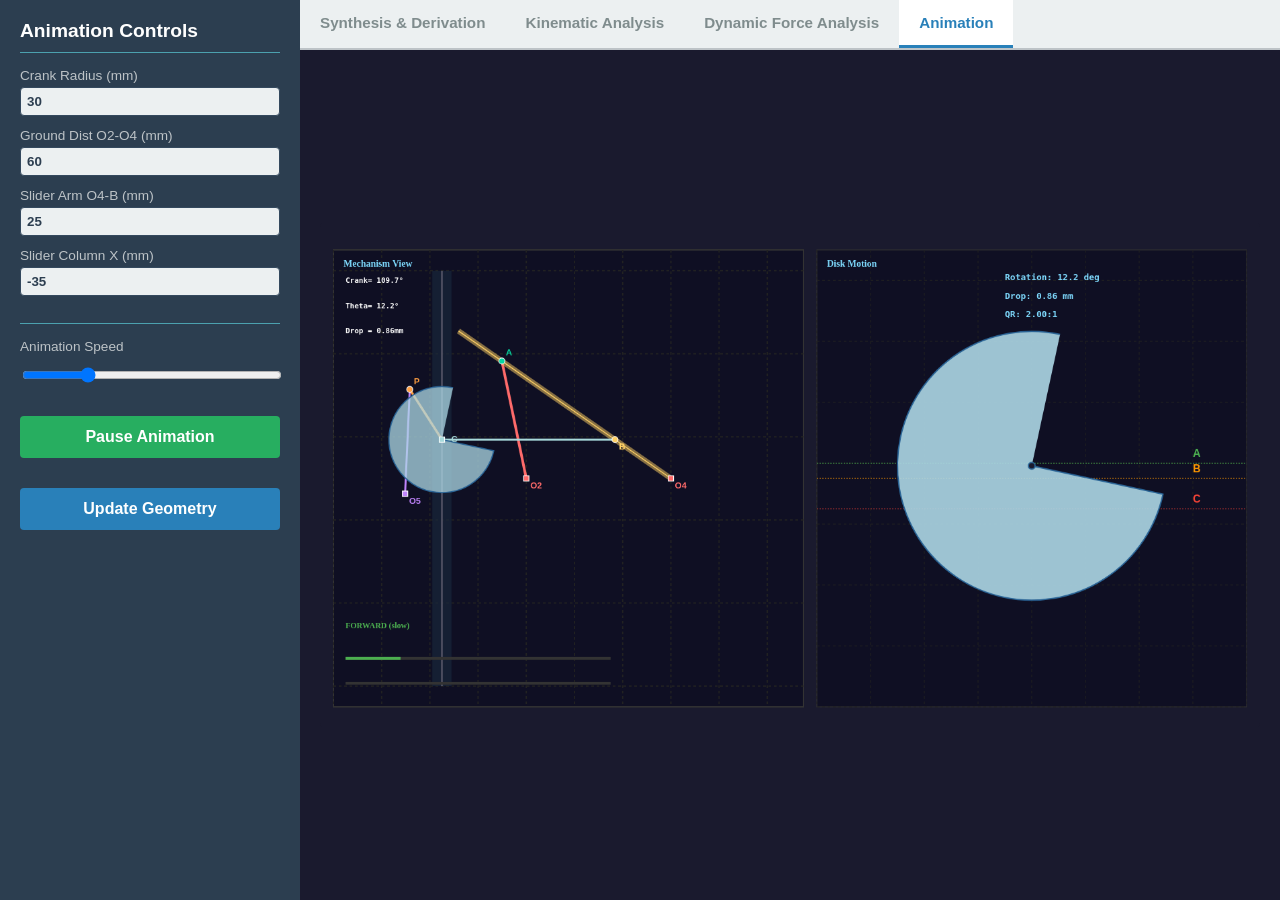
==== a.html @ 36ef3e3f "Add files via upload" ====
<!DOCTYPE html>
<html lang="en">
<head>
    <meta charset="UTF-8">
    <meta name="viewport" content="width=device-width, initial-scale=1.0">
    <title>6-Bar Mechanism | Animation</title>
    <style>
        body { margin: 0; padding: 0; font-family: 'Segoe UI', Tahoma, Geneva, Verdana, sans-serif; display: flex; height: 100vh; background-color: #f8f9fa; color: #333; }
        
        .sidebar { width: 17%; min-width: 260px; background-color: #2c3e50; color: white; padding: 20px; display: flex; flex-direction: column; box-shadow: 2px 0 5px rgba(0,0,0,0.1); overflow-y: auto; }
        .sidebar h2 { font-size: 1.2rem; margin-top: 0; margin-bottom: 15px; border-bottom: 1px solid #4ca1af; padding-bottom: 10px; }
        .control-group { margin-bottom: 12px; }
        .control-group label { display: block; font-size: 0.85rem; margin-bottom: 4px; color: #bdc3c7; }
        .control-group input { width: 100%; padding: 6px; border: 1px solid #34495e; border-radius: 4px; background-color: #ecf0f1; color: #2c3e50; box-sizing: border-box; font-weight:bold;}
        
        #update-btn, #play-btn { background-color: #2980b9; color: white; border: none; padding: 12px; font-size: 1rem; font-weight: bold; border-radius: 4px; cursor: pointer; margin-top: 10px; transition: 0.3s; width: 100%;}
        #update-btn:hover, #play-btn:hover { background-color: #3498db; }
        #play-btn { background-color: #27ae60; margin-bottom: 20px;}
        #play-btn.paused { background-color: #e67e22; }

        .main-content { flex: 1; display: flex; flex-direction: column; background-color: white; overflow: hidden; }
        .tabs { display: flex; background-color: #ecf0f1; border-bottom: 2px solid #bdc3c7; }
        .tab-button { background-color: inherit; border: none; outline: none; cursor: pointer; padding: 14px 20px; font-size: 0.95rem; font-weight: bold; color: #7f8c8d; transition: 0.3s; text-decoration: none;}
        .tab-button:hover { background-color: #dfe6e9; color: #2c3e50; }
        .tab-button.active { background-color: white; color: #2980b9; border-bottom: 3px solid #2980b9; }

        .tab-content { padding: 20px; flex: 1; overflow: hidden; flex-direction: column; background-color: #1a1a2e; display: flex;} 
        .canvas-container { flex: 1; display: flex; justify-content: center; align-items: center; background: #1a1a2e;}
        canvas { max-width: 100%; max-height: 100%; object-fit: contain; background: #1a1a2e; border-radius: 4px;}
    </style>
</head>
<body>

    <aside class="sidebar">
        <h2>Animation Controls</h2>
        <div class="control-group"><label>Crank Radius (mm)</label><input type="number" id="crank" value="30"></div>
        <div class="control-group"><label>Ground Dist O2-O4 (mm)</label><input type="number" id="dfix" value="60"></div>
        <div class="control-group"><label>Slider Arm O4-B (mm)</label><input type="number" id="larm" value="25"></div>
        <div class="control-group"><label>Slider Column X (mm)</label><input type="number" id="xd" value="-35"></div>
        
        <div class="control-group" style="margin-top: 15px; border-top: 1px solid #4ca1af; padding-top: 15px;">
            <label>Animation Speed</label>
            <input type="range" id="speed" min="0.005" max="0.05" step="0.005" value="0.015">
        </div>

        <button id="play-btn" onclick="togglePlay()">Pause Animation</button>
        <button id="update-btn" onclick="initMechanism()">Update Geometry</button>
    </aside>

    <main class="main-content">
        <nav class="tabs">
            <a href="index.html" class="tab-button">Synthesis & Derivation</a>
            <a href="k.html" class="tab-button">Kinematic Analysis</a>
            <a href="d.html" class="tab-button">Dynamic Force Analysis</a>
            <a href="a.html" class="tab-button active">Animation</a>
        </nav>

        <div class="tab-content">
            <div class="canvas-container">
                <canvas id="mechCanvas" width="1400" height="750"></canvas>
            </div>
        </div>
    </main>

    <script>
        // Exact a.py Animation Logic
        let d_fix, r_crank, L_arm, x_d;
        const L_lever = 95.0;
        const r_p = 18.0;
        const beta_body = 150.0 * Math.PI / 180.0;
        let O5 = {x: 0, y: 0};
        let L5 = 0;
        
        const a_c = (5 - 2025*(5.0/4050))/45;
        const b_c = 5.0/4050;

        let phi = 0, isPlaying = true, animationId;
        let By_max, By_min, phi_start, phi_bottom, fwd_arc, ret_arc;

        function togglePlay() {
            isPlaying = !isPlaying;
            const btn = document.getElementById('play-btn');
            btn.innerText = isPlaying ? "Pause Animation" : "Play Animation";
            isPlaying ? btn.classList.remove('paused') : btn.classList.add('paused');
        }

        function initMechanism() {
            if(animationId) cancelAnimationFrame(animationId);
            
            d_fix = parseFloat(document.getElementById('dfix').value);
            r_crank = parseFloat(document.getElementById('crank').value);
            L_arm = parseFloat(document.getElementById('larm').value);
            x_d = parseFloat(document.getElementById('xd').value);

            By_max = -99999; By_min = 99999;
            for(let p = 0; p < Math.PI * 2; p += 0.005) {
                let psi = Math.atan2(r_crank * Math.sin(p), r_crank * Math.cos(p) - d_fix);
                let By = L_arm * Math.sin(psi);
                if(By > By_max) { By_max = By; phi_start = p; }
                if(By < By_min) { By_min = By; phi_bottom = p; }
            }

            fwd_arc = (phi_bottom - phi_start);
            if (fwd_arc < 0) fwd_arc += 2 * Math.PI;
            ret_arc = 2 * Math.PI - fwd_arc;

            let P_top_x = x_d + r_p * Math.cos(beta_body);
            let P_top_y = By_max + r_p * Math.sin(beta_body);
            let P_bot_x = x_d + r_p * Math.cos(beta_body - Math.PI/2);
            let P_bot_y = By_min + r_p * Math.sin(beta_body - Math.PI/2);

            let dv_x = P_bot_x - P_top_x, dv_y = P_bot_y - P_top_y;
            let mag = Math.hypot(-dv_y, dv_x);
            
            O5.x = ((P_top_x + P_bot_x)/2.0) - 20.0 * (-dv_y/mag);
            O5.y = ((P_top_y + P_bot_y)/2.0) - 20.0 * (dv_x/mag);
            L5 = Math.hypot(O5.x - P_top_x, O5.y - P_top_y);

            phi = phi_start; 
            renderFrame();
        }

        function get_disk_angle(Cy) {
            let dx_c = x_d - O5.x, dy_c = Cy - O5.y;
            let R_c = Math.hypot(dx_c, dy_c);
            let K = (L5*L5 - dx_c*dx_c - dy_c*dy_c - r_p*r_p) / (2.0 * r_p);
            return Math.max(0, Math.min(90, (beta_body - (Math.atan2(dy_c, dx_c) + Math.acos(Math.max(-1, Math.min(1, K/R_c))))) * 180.0 / Math.PI));
        }

        function renderFrame() {
            if(isPlaying) phi = (phi + parseFloat(document.getElementById('speed').value)) % (2 * Math.PI);

            const Ax = r_crank * Math.cos(phi), Ay = r_crank * Math.sin(phi);
            const psi = Math.atan2(Ay, Ax - d_fix);
            const Bx = d_fix + L_arm * Math.cos(psi), By = L_arm * Math.sin(psi);
            const Lx = d_fix + L_lever * Math.cos(psi), Ly = L_lever * Math.sin(psi);
            const Cx = x_d, Cy = By; 

            const theta_deg = get_disk_angle(Cy);
            const drop_mm = a_c * theta_deg + b_c * Math.pow(theta_deg, 2);
            const Px = Cx + r_p * Math.cos(beta_body - (theta_deg * Math.PI / 180.0));
            const Py = Cy + r_p * Math.sin(beta_body - (theta_deg * Math.PI / 180.0));

            draw(Ax, Ay, Bx, By, Lx, Ly, Cx, Cy, Px, Py, theta_deg, drop_mm);
            animationId = requestAnimationFrame(renderFrame);
        }

        function draw(Ax, Ay, Bx, By, Lx, Ly, Cx, Cy, Px, Py, theta_deg, drop_mm) {
            const canvas = document.getElementById('mechCanvas');
            const ctx = canvas.getContext('2d');
            ctx.clearRect(0, 0, canvas.width, canvas.height);

            drawPanel(ctx, 20, 40, 700, 680, "Mechanism View", -80, 115, -55, 55, (mapX, mapY, sX, sY) => {
                ctx.fillStyle = 'rgba(26, 42, 62, 0.6)'; ctx.fillRect(mapX(x_d - 4), mapY(50), sX(8), sY(100));
                ctx.strokeStyle = '#556'; ctx.lineWidth = 2.5; ctx.beginPath(); ctx.moveTo(mapX(x_d), mapY(-50)); ctx.lineTo(mapX(x_d), mapY(50)); ctx.stroke();

                const drawLine = (x1, y1, x2, y2, c, w, a=1) => { ctx.beginPath(); ctx.moveTo(mapX(x1), mapY(y1)); ctx.lineTo(mapX(x2), mapY(y2)); ctx.strokeStyle=c; ctx.lineWidth=w; ctx.globalAlpha=a; ctx.stroke(); ctx.globalAlpha=1; };
                drawLine(0, 0, Ax, Ay, '#ff6b6b', 4); drawLine(d_fix, 0, Lx, Ly, '#ffd166', 8, 0.5); drawLine(d_fix, 0, Lx, Ly, '#ffd166', 1.5);
                drawLine(Bx, By, Cx, Cy, '#a8dadc', 3); drawLine(Cx, Cy, Px, Py, '#ff9f43', 3.5); drawLine(O5.x, O5.y, Px, Py, '#c084fc', 3);

                ctx.beginPath(); ctx.arc(mapX(Cx), mapY(Cy), sX(22), (theta_deg - 90)*Math.PI/180, (theta_deg - 360)*Math.PI/180, true); ctx.lineTo(mapX(Cx), mapY(Cy));
                ctx.fillStyle = 'rgba(173, 216, 230, 0.75)'; ctx.fill(); ctx.strokeStyle = '#2a6496'; ctx.lineWidth = 1.8; ctx.stroke();

                const drawJoint = (x, y, c, sq) => { ctx.beginPath(); sq ? ctx.rect(mapX(x)-4, mapY(y)-4, 8, 8) : ctx.arc(mapX(x), mapY(y), 4.5, 0, 2*Math.PI); ctx.fillStyle=c; ctx.fill(); ctx.strokeStyle='#fff'; ctx.lineWidth=1.2; ctx.stroke(); };
                drawJoint(0, 0, '#ff6b6b', true); drawJoint(d_fix, 0, '#ff6b6b', true); drawJoint(O5.x, O5.y, '#c084fc', true); drawJoint(Ax, Ay, '#06d6a0'); drawJoint(Bx, By, '#ffd166'); drawJoint(Cx, Cy, '#a8dadc', true); drawJoint(Px, Py, '#ff9f43');

                // --- NEW EXPLICIT TEXT LABELS (Offset slightly so they don't cover joints) ---
                const drawLabel = (x, y, text, color, dx, dy) => {
                    ctx.fillStyle = color;
                    ctx.font = "bold 13px 'Segoe UI', sans-serif";
                    ctx.fillText(text, mapX(x) + dx, mapY(y) + dy);
                };
                
                drawLabel(0, 0, "O2", "#ff6b6b", 6, 15);
                drawLabel(d_fix, 0, "O4", "#ff6b6b", 6, 15);
                drawLabel(O5.x, O5.y, "O5", "#c084fc", 6, 15);
                drawLabel(Ax, Ay, "A", "#06d6a0", 6, -8);
                drawLabel(Bx, By, "B", "#ffd166", 6, 15);
                drawLabel(Cx, Cy, "C", "#a8dadc", 14, 4);
                drawLabel(Px, Py, "P", "#ff9f43", 6, -8);

                ctx.fillStyle = "white"; ctx.font = "bold 11px monospace";
                ctx.fillText(`Crank= ${(phi*180/Math.PI).toFixed(1)}°`, mapX(-75), mapY(47)); ctx.fillText(`Theta= ${theta_deg.toFixed(1)}°`, mapX(-75), mapY(41)); ctx.fillText(`Drop = ${drop_mm.toFixed(2)}mm`, mapX(-75), mapY(35));

                let p = (phi - phi_start) % (2*Math.PI); if(p<0) p+=2*Math.PI; let isFwd = p <= fwd_arc;
                ctx.fillStyle = "#333"; ctx.fillRect(mapX(-75), mapY(-43), sX(110), 4); ctx.fillRect(mapX(-75), mapY(-49), sX(110), 4);
                ctx.fillStyle = "#4CAF50"; ctx.fillRect(mapX(-75), mapY(-43), sX(110 * (isFwd ? p/fwd_arc : 0)), 4);
                ctx.fillStyle = "#f44336"; ctx.fillRect(mapX(-75), mapY(-49), sX(110 * (!isFwd ? (p-fwd_arc)/ret_arc : 0)), 4);
                ctx.font = "bold 12px 'Segoe UI'"; ctx.fillStyle = isFwd ? "#4CAF50" : "#f44336"; ctx.fillText(isFwd ? "FORWARD (slow)" : "RETURN (2x fast)", mapX(-75), mapY(-36));
            });

            drawPanel(ctx, 740, 40, 640, 680, "Disk Motion", -80, 80, -80, 70, (mapX, mapY, sX, sY) => {
                const hLine = (y, c) => { ctx.strokeStyle=c; ctx.beginPath(); ctx.moveTo(mapX(-80), mapY(y)); ctx.lineTo(mapX(80), mapY(y)); ctx.stroke(); };
                ctx.lineWidth = 1; ctx.setLineDash([2,2]); hLine(0, '#4CAF50'); hLine(-5, '#FF9800'); hLine(-15, '#f44336'); ctx.setLineDash([]);
                ctx.font = "bold 16px Arial"; ctx.fillStyle = "#4CAF50"; ctx.fillText("A", mapX(60), mapY(2)); ctx.fillStyle = "#FF9800"; ctx.fillText("B", mapX(60), mapY(-3)); ctx.fillStyle = "#f44336"; ctx.fillText("C", mapX(60), mapY(-13));

                ctx.beginPath(); ctx.arc(mapX(0), mapY(-drop_mm), sX(50), (theta_deg - 90)*Math.PI/180, (theta_deg - 360)*Math.PI/180, true); ctx.lineTo(mapX(0), mapY(-drop_mm));
                ctx.fillStyle = 'rgba(173, 216, 230, 0.9)'; ctx.fill(); ctx.strokeStyle = '#2a6496'; ctx.lineWidth = 2; ctx.stroke();
                ctx.beginPath(); ctx.arc(mapX(0), mapY(-drop_mm), 5, 0, 2*Math.PI); ctx.fillStyle = "#1a1a2e"; ctx.fill(); ctx.strokeStyle = "#2a6496"; ctx.stroke();

                ctx.fillStyle = "#7fdbff"; ctx.font = "bold 13px monospace"; ctx.fillText(`Rotation: ${theta_deg.toFixed(1)} deg`, mapX(-10), mapY(60)); ctx.fillText(`Drop: ${drop_mm.toFixed(2)} mm`, mapX(-10), mapY(54)); ctx.fillText(`QR: ${(fwd_arc/ret_arc).toFixed(2)}:1`, mapX(-10), mapY(48));
            });
        }

        function drawPanel(ctx, pX, pY, pW, pH, title, minX, maxX, minY, maxY, drawCmds) {
            ctx.fillStyle = '#0f0f23'; ctx.fillRect(pX, pY, pW, pH); ctx.strokeStyle = '#333'; ctx.strokeRect(pX, pY, pW, pH);
            ctx.fillStyle = '#7fdbff'; ctx.font = "bold 14px 'Segoe UI'"; ctx.fillText(title, pX + 15, pY + 25);
            const sX = pW / (maxX - minX), sY = pH / (maxY - minY);
            const mapX = x => pX + (x - minX) * sX, mapY = y => pY + pH - (y - minY) * sY;
            ctx.strokeStyle = '#222'; ctx.setLineDash([4, 4]);
            for(let x = Math.ceil(minX/10)*10; x <= maxX; x+=20) { ctx.beginPath(); ctx.moveTo(mapX(x), pY); ctx.lineTo(mapX(x), pY+pH); ctx.stroke(); }
            for(let y = Math.ceil(minY/10)*10; y <= maxY; y+=20) { ctx.beginPath(); ctx.moveTo(pX, mapY(y)); ctx.lineTo(pX+pW, mapY(y)); ctx.stroke(); }
            ctx.setLineDash([]); drawCmds(mapX, mapY, d=>d*sX, d=>d*sY);
        }

        window.onload = () => { initMechanism(); };
    </script>
</body>
</html>
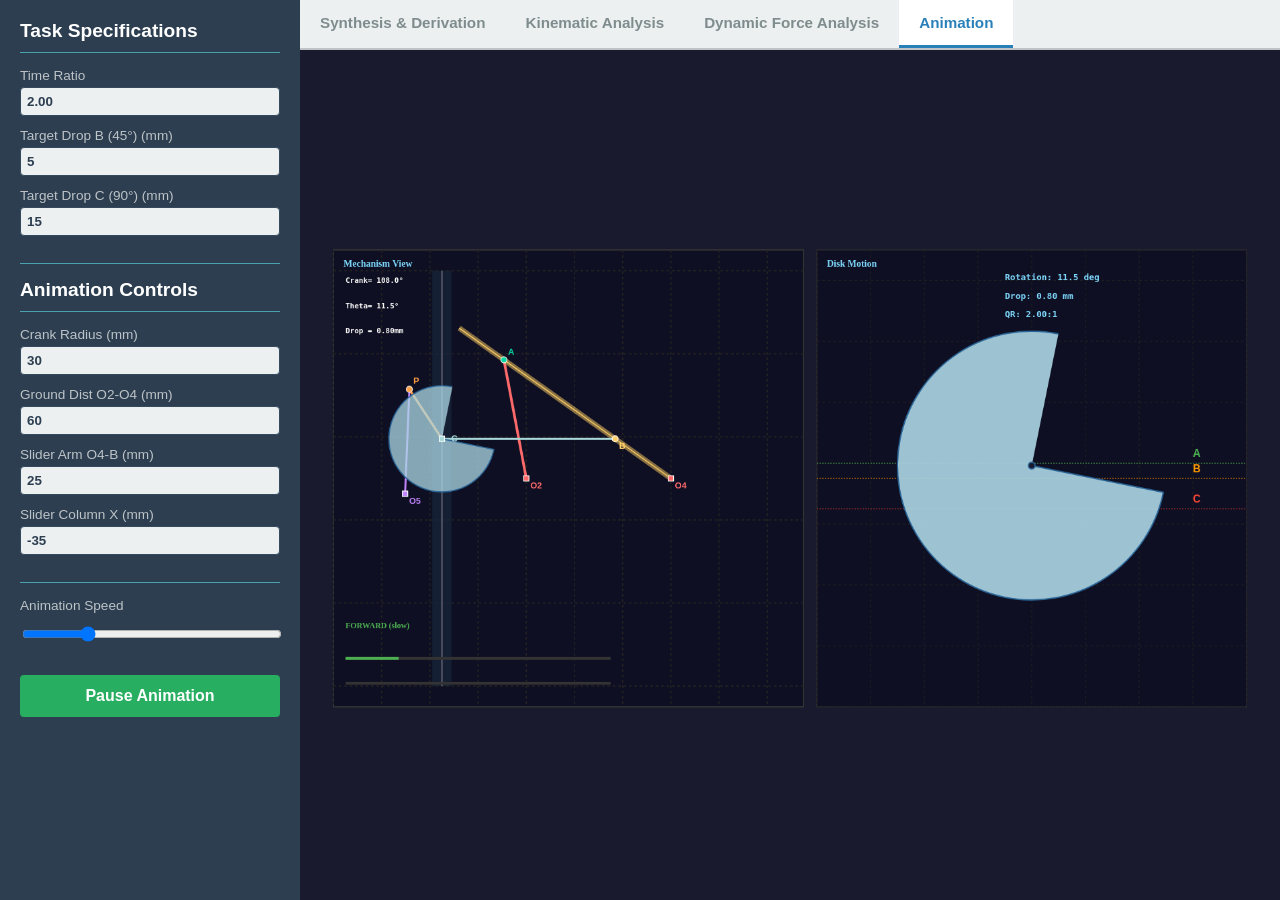
==== commit c46aa63f: "Update a.html" ====
--- a/a.html
+++ b/a.html
@@ -13,9 +13,8 @@
         .control-group label { display: block; font-size: 0.85rem; margin-bottom: 4px; color: #bdc3c7; }
         .control-group input { width: 100%; padding: 6px; border: 1px solid #34495e; border-radius: 4px; background-color: #ecf0f1; color: #2c3e50; box-sizing: border-box; font-weight:bold;}
         
-        #update-btn, #play-btn { background-color: #2980b9; color: white; border: none; padding: 12px; font-size: 1rem; font-weight: bold; border-radius: 4px; cursor: pointer; margin-top: 10px; transition: 0.3s; width: 100%;}
-        #update-btn:hover, #play-btn:hover { background-color: #3498db; }
-        #play-btn { background-color: #27ae60; margin-bottom: 20px;}
+        #play-btn { background-color: #27ae60; color: white; border: none; padding: 12px; font-size: 1rem; font-weight: bold; border-radius: 4px; cursor: pointer; margin-top: 10px; margin-bottom: 20px; transition: 0.3s; width: 100%;}
+        #play-btn:hover { background-color: #2ecc71; }
         #play-btn.paused { background-color: #e67e22; }
 
         .main-content { flex: 1; display: flex; flex-direction: column; background-color: white; overflow: hidden; }
@@ -32,11 +31,16 @@
 <body>
 
     <aside class="sidebar">
-        <h2>Animation Controls</h2>
-        <div class="control-group"><label>Crank Radius (mm)</label><input type="number" id="crank" value="30"></div>
-        <div class="control-group"><label>Ground Dist O2-O4 (mm)</label><input type="number" id="dfix" value="60"></div>
-        <div class="control-group"><label>Slider Arm O4-B (mm)</label><input type="number" id="larm" value="25"></div>
-        <div class="control-group"><label>Slider Column X (mm)</label><input type="number" id="xd" value="-35"></div>
+        <h2>Task Specifications</h2>
+        <div class="control-group"><label>Time Ratio</label><input type="number" id="tr" value="2.0" step="0.05" onchange="updateFromTR()"></div>
+        <div class="control-group"><label>Target Drop B (45°) (mm)</label><input type="number" id="dropB" value="5" step="0.5" onchange="initMechanism()"></div>
+        <div class="control-group"><label>Target Drop C (90°) (mm)</label><input type="number" id="dropC" value="15" step="0.5" onchange="initMechanism()"></div>
+
+        <h2 style="margin-top: 15px; border-top: 1px solid #4ca1af; padding-top: 15px;">Animation Controls</h2>
+        <div class="control-group"><label>Crank Radius (mm)</label><input type="number" id="crank" value="30" onchange="updateFromGeom()"></div>
+        <div class="control-group"><label>Ground Dist O2-O4 (mm)</label><input type="number" id="dfix" value="60" onchange="updateFromGeom()"></div>
+        <div class="control-group"><label>Slider Arm O4-B (mm)</label><input type="number" id="larm" value="25" onchange="initMechanism()"></div>
+        <div class="control-group"><label>Slider Column X (mm)</label><input type="number" id="xd" value="-35" onchange="initMechanism()"></div>
         
         <div class="control-group" style="margin-top: 15px; border-top: 1px solid #4ca1af; padding-top: 15px;">
             <label>Animation Speed</label>
@@ -44,7 +48,6 @@
         </div>
 
         <button id="play-btn" onclick="togglePlay()">Pause Animation</button>
-        <button id="update-btn" onclick="initMechanism()">Update Geometry</button>
     </aside>
 
     <main class="main-content">
@@ -63,7 +66,6 @@
     </main>
 
     <script>
-        // Exact a.py Animation Logic
         let d_fix, r_crank, L_arm, x_d;
         const L_lever = 95.0;
         const r_p = 18.0;
@@ -71,8 +73,9 @@
         let O5 = {x: 0, y: 0};
         let L5 = 0;
         
-        const a_c = (5 - 2025*(5.0/4050))/45;
-        const b_c = 5.0/4050;
+        // Dynamic Drop Coefficients
+        let drop_B = 5.0, drop_C = 15.0;
+        let a_c = 0, b_c = 0;
 
         let phi = 0, isPlaying = true, animationId;
         let By_max, By_min, phi_start, phi_bottom, fwd_arc, ret_arc;
@@ -84,6 +87,34 @@
             isPlaying ? btn.classList.remove('paused') : btn.classList.add('paused');
         }
 
+        // Two-Way Binding: Time Ratio <-> Geometry
+        function updateFromTR() {
+            let tr = parseFloat(document.getElementById('tr').value);
+            if (tr <= 1.0) { tr = 1.01; document.getElementById('tr').value = tr; }
+            let current_dfix = parseFloat(document.getElementById('dfix').value);
+            
+            let alpha_deg = 90 * (tr - 1) / (tr + 1);
+            let new_crank = current_dfix * Math.sin(alpha_deg * Math.PI / 180);
+            document.getElementById('crank').value = new_crank.toFixed(2);
+            initMechanism();
+        }
+
+        function updateFromGeom() {
+            let current_crank = parseFloat(document.getElementById('crank').value);
+            let current_dfix = parseFloat(document.getElementById('dfix').value);
+            
+            // Prevent mechanism breaking (crank must be smaller than ground for crank-rocker)
+            if (current_crank >= current_dfix) { 
+                current_crank = current_dfix - 0.1; 
+                document.getElementById('crank').value = current_crank.toFixed(2); 
+            }
+            
+            let alpha_deg = Math.asin(current_crank / current_dfix) * 180 / Math.PI;
+            let new_tr = (180 + 2 * alpha_deg) / (180 - 2 * alpha_deg);
+            document.getElementById('tr').value = new_tr.toFixed(2);
+            initMechanism();
+        }
+
         function initMechanism() {
             if(animationId) cancelAnimationFrame(animationId);
             
@@ -91,6 +122,12 @@
             r_crank = parseFloat(document.getElementById('crank').value);
             L_arm = parseFloat(document.getElementById('larm').value);
             x_d = parseFloat(document.getElementById('xd').value);
+
+            // Recalculate drop polynomial coefficients based on user targets
+            drop_B = parseFloat(document.getElementById('dropB').value);
+            drop_C = parseFloat(document.getElementById('dropC').value);
+            b_c = (drop_C - 2 * drop_B) / 4050.0;
+            a_c = (drop_B - 2025.0 * b_c) / 45.0;
 
             By_max = -99999; By_min = 99999;
             for(let p = 0; p < Math.PI * 2; p += 0.005) {
@@ -164,20 +201,14 @@
                 const drawJoint = (x, y, c, sq) => { ctx.beginPath(); sq ? ctx.rect(mapX(x)-4, mapY(y)-4, 8, 8) : ctx.arc(mapX(x), mapY(y), 4.5, 0, 2*Math.PI); ctx.fillStyle=c; ctx.fill(); ctx.strokeStyle='#fff'; ctx.lineWidth=1.2; ctx.stroke(); };
                 drawJoint(0, 0, '#ff6b6b', true); drawJoint(d_fix, 0, '#ff6b6b', true); drawJoint(O5.x, O5.y, '#c084fc', true); drawJoint(Ax, Ay, '#06d6a0'); drawJoint(Bx, By, '#ffd166'); drawJoint(Cx, Cy, '#a8dadc', true); drawJoint(Px, Py, '#ff9f43');
 
-                // --- NEW EXPLICIT TEXT LABELS (Offset slightly so they don't cover joints) ---
                 const drawLabel = (x, y, text, color, dx, dy) => {
                     ctx.fillStyle = color;
                     ctx.font = "bold 13px 'Segoe UI', sans-serif";
                     ctx.fillText(text, mapX(x) + dx, mapY(y) + dy);
                 };
                 
-                drawLabel(0, 0, "O2", "#ff6b6b", 6, 15);
-                drawLabel(d_fix, 0, "O4", "#ff6b6b", 6, 15);
-                drawLabel(O5.x, O5.y, "O5", "#c084fc", 6, 15);
-                drawLabel(Ax, Ay, "A", "#06d6a0", 6, -8);
-                drawLabel(Bx, By, "B", "#ffd166", 6, 15);
-                drawLabel(Cx, Cy, "C", "#a8dadc", 14, 4);
-                drawLabel(Px, Py, "P", "#ff9f43", 6, -8);
+                drawLabel(0, 0, "O2", "#ff6b6b", 6, 15); drawLabel(d_fix, 0, "O4", "#ff6b6b", 6, 15); drawLabel(O5.x, O5.y, "O5", "#c084fc", 6, 15);
+                drawLabel(Ax, Ay, "A", "#06d6a0", 6, -8); drawLabel(Bx, By, "B", "#ffd166", 6, 15); drawLabel(Cx, Cy, "C", "#a8dadc", 14, 4); drawLabel(Px, Py, "P", "#ff9f43", 6, -8);
 
                 ctx.fillStyle = "white"; ctx.font = "bold 11px monospace";
                 ctx.fillText(`Crank= ${(phi*180/Math.PI).toFixed(1)}°`, mapX(-75), mapY(47)); ctx.fillText(`Theta= ${theta_deg.toFixed(1)}°`, mapX(-75), mapY(41)); ctx.fillText(`Drop = ${drop_mm.toFixed(2)}mm`, mapX(-75), mapY(35));
@@ -186,19 +217,33 @@
                 ctx.fillStyle = "#333"; ctx.fillRect(mapX(-75), mapY(-43), sX(110), 4); ctx.fillRect(mapX(-75), mapY(-49), sX(110), 4);
                 ctx.fillStyle = "#4CAF50"; ctx.fillRect(mapX(-75), mapY(-43), sX(110 * (isFwd ? p/fwd_arc : 0)), 4);
                 ctx.fillStyle = "#f44336"; ctx.fillRect(mapX(-75), mapY(-49), sX(110 * (!isFwd ? (p-fwd_arc)/ret_arc : 0)), 4);
-                ctx.font = "bold 12px 'Segoe UI'"; ctx.fillStyle = isFwd ? "#4CAF50" : "#f44336"; ctx.fillText(isFwd ? "FORWARD (slow)" : "RETURN (2x fast)", mapX(-75), mapY(-36));
+                
+                // FIXED: Dynamic ratio text for the Return label
+                let qr_ratio = (fwd_arc / ret_arc).toFixed(2);
+                ctx.font = "bold 12px 'Segoe UI'"; 
+                ctx.fillStyle = isFwd ? "#4CAF50" : "#f44336"; 
+                ctx.fillText(isFwd ? "FORWARD (slow)" : `RETURN (${qr_ratio}x fast)`, mapX(-75), mapY(-36));
             });
 
             drawPanel(ctx, 740, 40, 640, 680, "Disk Motion", -80, 80, -80, 70, (mapX, mapY, sX, sY) => {
                 const hLine = (y, c) => { ctx.strokeStyle=c; ctx.beginPath(); ctx.moveTo(mapX(-80), mapY(y)); ctx.lineTo(mapX(80), mapY(y)); ctx.stroke(); };
-                ctx.lineWidth = 1; ctx.setLineDash([2,2]); hLine(0, '#4CAF50'); hLine(-5, '#FF9800'); hLine(-15, '#f44336'); ctx.setLineDash([]);
-                ctx.font = "bold 16px Arial"; ctx.fillStyle = "#4CAF50"; ctx.fillText("A", mapX(60), mapY(2)); ctx.fillStyle = "#FF9800"; ctx.fillText("B", mapX(60), mapY(-3)); ctx.fillStyle = "#f44336"; ctx.fillText("C", mapX(60), mapY(-13));
+                ctx.lineWidth = 1; ctx.setLineDash([2,2]); 
+                // Dynamically place the target lines based on user input
+                hLine(0, '#4CAF50'); hLine(-drop_B, '#FF9800'); hLine(-drop_C, '#f44336'); 
+                ctx.setLineDash([]);
+                
+                ctx.font = "bold 16px Arial"; ctx.fillStyle = "#4CAF50"; ctx.fillText("A", mapX(60), mapY(2)); 
+                ctx.fillStyle = "#FF9800"; ctx.fillText("B", mapX(60), mapY(-drop_B + 2)); 
+                ctx.fillStyle = "#f44336"; ctx.fillText("C", mapX(60), mapY(-drop_C + 2));
 
                 ctx.beginPath(); ctx.arc(mapX(0), mapY(-drop_mm), sX(50), (theta_deg - 90)*Math.PI/180, (theta_deg - 360)*Math.PI/180, true); ctx.lineTo(mapX(0), mapY(-drop_mm));
                 ctx.fillStyle = 'rgba(173, 216, 230, 0.9)'; ctx.fill(); ctx.strokeStyle = '#2a6496'; ctx.lineWidth = 2; ctx.stroke();
                 ctx.beginPath(); ctx.arc(mapX(0), mapY(-drop_mm), 5, 0, 2*Math.PI); ctx.fillStyle = "#1a1a2e"; ctx.fill(); ctx.strokeStyle = "#2a6496"; ctx.stroke();
 
-                ctx.fillStyle = "#7fdbff"; ctx.font = "bold 13px monospace"; ctx.fillText(`Rotation: ${theta_deg.toFixed(1)} deg`, mapX(-10), mapY(60)); ctx.fillText(`Drop: ${drop_mm.toFixed(2)} mm`, mapX(-10), mapY(54)); ctx.fillText(`QR: ${(fwd_arc/ret_arc).toFixed(2)}:1`, mapX(-10), mapY(48));
+                ctx.fillStyle = "#7fdbff"; ctx.font = "bold 13px monospace"; 
+                ctx.fillText(`Rotation: ${theta_deg.toFixed(1)} deg`, mapX(-10), mapY(60)); 
+                ctx.fillText(`Drop: ${drop_mm.toFixed(2)} mm`, mapX(-10), mapY(54)); 
+                ctx.fillText(`QR: ${(fwd_arc/ret_arc).toFixed(2)}:1`, mapX(-10), mapY(48));
             });
         }
 
@@ -213,7 +258,7 @@
             ctx.setLineDash([]); drawCmds(mapX, mapY, d=>d*sX, d=>d*sY);
         }
 
-        window.onload = () => { initMechanism(); };
+        window.onload = () => { updateFromGeom(); };
     </script>
 </body>
-</html>+</html>
